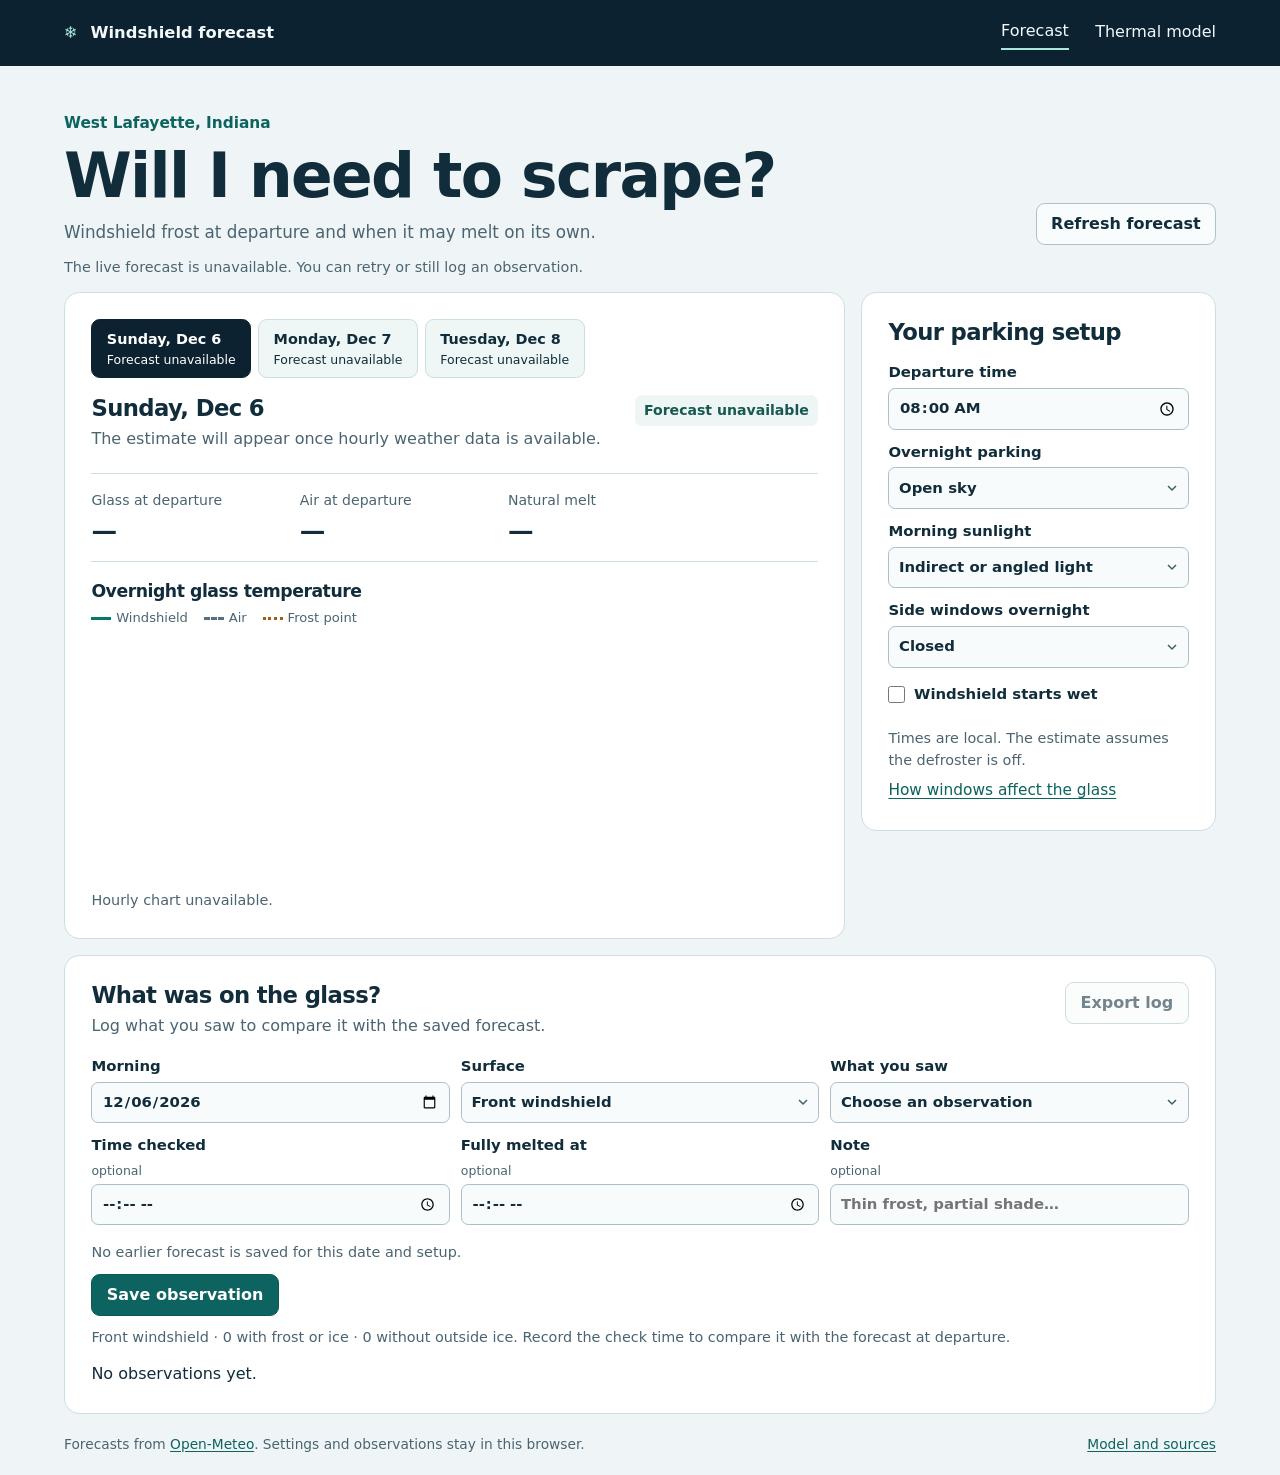
==== index.html @ 88d992c0 "Build West Lafayette windshield frost forecast" ====
<!doctype html>
<html lang="en">
<head>
  <meta charset="utf-8">
  <meta name="viewport" content="width=device-width, initial-scale=1">
  <meta name="description" content="A windshield frost and natural thaw forecast for West Lafayette, Indiana.">
  <meta name="theme-color" content="#0c2230">
  <title>Windshield forecast · West Lafayette</title>
  <link rel="stylesheet" href="./styles.css">
  <script type="module" src="./app.mjs"></script>
</head>
<body>
  <header class="site-header">
    <div class="shell header-inner">
      <a class="brand" href="./" aria-label="West Lafayette windshield forecast home"><span aria-hidden="true">❄</span> Windshield forecast</a>
      <nav aria-label="Main navigation">
        <a aria-current="page" href="./">Forecast</a>
        <a href="./model.html">Thermal model</a>
      </nav>
    </div>
  </header>
  <main class="shell">
    <section class="intro">
      <div><p class="location">West Lafayette, Indiana</p><h1>Will I need to scrape?</h1><p>Windshield frost at departure and when it may melt on its own.</p></div>
      <button class="secondary" id="refresh" type="button">Refresh forecast</button>
    </section>
    <p id="status" role="status" class="status">Loading local weather…</p>

    <div class="forecast-layout">
      <section class="panel results" aria-labelledby="forecast-date">
        <div id="days" class="days" aria-label="Forecast mornings"></div>
        <div class="result-header">
          <div><h2 id="forecast-date">Morning forecast</h2><p id="verdict-copy">Waiting for the hourly weather forecast.</p></div>
          <p id="risk" class="risk">—</p>
        </div>
        <dl class="metrics">
          <div><dt>Glass at departure</dt><dd id="glass">—</dd></div>
          <div><dt>Air at departure</dt><dd id="air">—</dd></div>
          <div><dt>Natural melt</dt><dd id="melt">—</dd></div>
        </dl>
        <p id="melt-note" class="muted"></p>
        <div class="chart">
          <h3>Overnight glass temperature</h3>
          <div class="legend" aria-hidden="true"><span class="glass-key">Windshield</span><span class="air-key">Air</span><span class="frost-key">Frost point</span></div>
          <canvas id="trace" width="720" height="255" role="img" aria-describedby="trace-summary">Hourly windshield, air, and frost-point temperatures.</canvas>
          <p id="trace-summary" class="muted"></p>
        </div>
      </section>

      <section class="panel settings" aria-labelledby="settings-title">
        <h2 id="settings-title">Your parking setup</h2>
        <form id="settings">
          <label>Departure time<input type="time" name="departure" value="08:00" required></label>
          <label>Overnight parking
            <select name="parking">
              <option value="open" selected>Open sky</option>
              <option value="sheltered">Beside buildings or trees</option>
              <option value="covered">Under a roof or carport</option>
            </select>
          </label>
          <label>Morning sunlight
            <select name="sun">
              <option value="shade">Mostly shade</option>
              <option value="moderate" selected>Indirect or angled light</option>
              <option value="full">Direct sun</option>
            </select>
          </label>
          <label>Side windows overnight
            <select name="windows">
              <option value="closed" selected>Closed</option>
              <option value="cracked">Cracked open</option>
              <option value="open">Open</option>
            </select>
          </label>
          <label class="check"><input type="checkbox" name="wet"> Windshield starts wet</label>
        </form>
        <p class="muted">Times are local. The estimate assumes the defroster is off.</p>
        <a href="./model.html#cabin">How windows affect the glass</a>
      </section>
    </div>

    <section class="panel observations" aria-labelledby="log-title">
      <div class="result-header"><div><h2 id="log-title">What was on the glass?</h2><p>Log what you saw to compare it with the saved forecast.</p></div><button id="export" class="secondary" type="button">Export log</button></div>
      <form id="observation">
        <div class="form-grid">
          <label>Morning<input type="date" name="date" required></label>
          <label>Surface
            <select name="surface"><option value="front">Front windshield</option><option value="rear">Rear windshield</option><option value="side">Side glass</option><option value="mirrors">Side mirrors</option></select>
          </label>
          <label>What you saw
            <select name="outcome" required><option value="">Choose an observation</option><option value="clear">Clear</option><option value="frost">Outside frost</option><option value="ice">Outside ice film</option><option value="inside-fog">Inside fog or frost</option></select>
          </label>
          <label>Time checked <small>optional</small><input type="time" name="observedTime"></label>
          <label>Fully melted at <small>optional</small><input type="time" name="meltTime"></label>
          <label>Note <small>optional</small><input type="text" name="note" maxlength="180" placeholder="Thin frost, partial shade…"></label>
        </div>
        <p class="muted" id="observation-prediction"></p>
        <button class="primary" type="submit">Save observation</button>
        <p id="log-status" class="status" role="status"></p>
      </form>
      <p id="score-summary" class="muted"></p>
      <div id="history" class="history"></div>
    </section>
  </main>
  <footer class="shell footer">
    <p>Forecasts from <a href="https://open-meteo.com/">Open-Meteo</a>. Settings and observations stay in this browser.</p>
    <a href="./model.html">Model and sources</a>
  </footer>
</body>
</html>
---- styles.css ----
:root {
  color-scheme: light;
  --ink: #112d3b;
  --muted: #4b6471;
  --canvas: #eff5f7;
  --surface: #fff;
  --edge: #ccdde3;
  --teal: #0c635f;
  --navy: #0c2230;
  --focus: #007c79;
  font-family: "Avenir Next", Avenir, system-ui, sans-serif;
  font-size: 16px;
}
*, *::before, *::after { box-sizing: border-box; }
body { margin: 0; background: var(--canvas); color: var(--ink); line-height: 1.55; }
a { color: var(--teal); text-underline-offset: .18em; }
a:hover { text-decoration-thickness: .14em; }
:focus-visible { outline: 3px solid var(--focus); outline-offset: 3px; }
h1, h2, h3, p, dl, dd { margin: 0; }
h1, h2, h3 { line-height: 1.16; letter-spacing: -.027em; }
h1 { font-size: clamp(2.4rem, 4.8vw, 4.25rem); font-weight: 710; }
h2 { font-size: 1.42rem; }
h3 { font-size: 1.08rem; }
button, input, select { font: inherit; }
button { min-height: 2.6rem; border-radius: .55rem; padding: .47rem .9rem; cursor: pointer; font-weight: 640; }
button:disabled { cursor: default; opacity: .58; }
.shell { width: min(72rem, calc(100% - 2rem)); margin: 0 auto; }
.site-header { background: var(--navy); color: #f2f9fa; }
.header-inner { min-height: 4.1rem; display: flex; gap: 1rem; align-items: center; justify-content: space-between; }
.brand { font-size: 1.02rem; font-weight: 700; text-decoration: none; white-space: nowrap; }
.brand span { margin-right: .45rem; color: #a9e6dc; }
.site-header a { color: inherit; }
nav { display: flex; align-items: center; gap: clamp(.7rem, 2.6vw, 1.65rem); }
nav a { padding: .25rem 0; color: #d8e6ed; text-decoration: none; white-space: nowrap; }
nav a[aria-current] { border-bottom: 2px solid #a9e6dc; }
.intro { display: flex; align-items: flex-end; justify-content: space-between; gap: .8rem 1.5rem; margin-top: 2.9rem; }
.intro h1 { margin: .26rem 0 .5rem; }
.intro p { color: var(--muted); font-size: 1.05rem; }
.intro .location { color: var(--teal); font-size: .96rem; font-weight: 680; }
.status { min-height: 1.5rem; color: var(--muted); font-size: .9rem; margin: .7rem 0; }
.status:empty { display: none; }
.forecast-layout { display: grid; grid-template-columns: minmax(0, 2.2fr) minmax(16rem, 1fr); gap: 1rem; margin: 0 0 1rem; align-items: start; }
.panel { background: var(--surface); border: 1px solid var(--edge); border-radius: .95rem; padding: clamp(1rem, 2.4vw, 1.65rem); min-width: 0; }
.days { display: flex; gap: .45rem; flex-wrap: wrap; padding-bottom: 1.05rem; }
.day-option { background: #eef6f6; color: var(--ink); border: 1px solid var(--edge); text-align: left; font-size: .9rem; display: grid; gap: .03rem; }
.day-option small { font-size: .78rem; font-weight: 500; }
.day-option:is(.active,[aria-pressed="true"]) { background: var(--navy); color: #fff; border-color: var(--navy); }
.result-header { display: flex; align-items: start; justify-content: space-between; gap: .65rem 1rem; }
.result-header p:not(.risk) { margin-top: .35rem; color: var(--muted); }
.risk { font-weight: 690; background: #edf5f5; color: #175950; padding: .3rem .55rem; border-radius: .45rem; text-align: center; font-size: .88rem; white-space: nowrap; }
.risk[data-risk="likely"], .risk.likely { background: #fff0e2; color: #75400e; }
.risk[data-risk="possible"], .risk.possible { background: #fff6dc; color: #624715; }
.metrics { display: grid; gap: .7rem 1rem; grid-template-columns: .9fr .9fr 1.45fr; margin: 1.3rem 0 .6rem; padding: 1rem 0; border-block: 1px solid var(--edge); }
.metrics dt { font-size: .88rem; color: var(--muted); }
.metrics dd { font-size: clamp(1.22rem,2vw,1.75rem); font-weight: 650; line-height: 1.2; margin-top: .2rem; }
.muted { color: var(--muted); font-size: .9rem; }
.chart { margin-top: 1.18rem; }
.legend { display: flex; flex-wrap: wrap; gap: .3rem 1rem; color: var(--muted); font-size: .82rem; margin: .4rem 0; }
.legend span::before { content: ""; display: inline-block; width: 1.25rem; border-top: 3px solid #08776c; margin-right: .3rem; vertical-align: middle; }
.legend .air-key::before { border-color: #55717e; border-top-style: dashed; }
.legend .frost-key::before { border-color: #a15f15; border-top-style: dotted; }
#trace { width: 100%; height: 255px; display: block; }
.settings form, .form-grid { display: grid; gap: .7rem; margin: 1rem 0; }
.settings a { display: inline-block; margin-top: .5rem; font-size: .96rem; }
.form-grid { grid-template-columns: repeat(3, minmax(0, 1fr)); }
label { display: grid; gap: .22rem; font-size: .93rem; font-weight: 650; min-width: 0; }
label small { color: var(--muted); font-size: .78rem; font-weight: 500; }
input:not([type="checkbox"]), select {
  width: 100%; min-width: 0; min-height: 2.6rem; border: 1px solid #aabfc8;
  border-radius: .45rem; background-color: #f8fbfc; color: var(--ink); padding: .45rem .6rem;
}
select { appearance: none; padding-right: 1.7rem; background-image: url("data:image/svg+xml,%3Csvg width='16' height='16' viewBox='0 0 16 16' xmlns='http://www.w3.org/2000/svg'%3E%3Cpath fill='none' stroke='%23435d6a' stroke-width='1.5' d='m4 6 4 4 4-4'/%3E%3C/svg%3E"); background-position: right .45rem center; background-repeat: no-repeat; }
.check { display: flex; align-items: center; gap: .55rem; min-height: 2rem; }
input[type="checkbox"] { accent-color: #0c635f; width: 1.05rem; height: 1.05rem; margin: 0; }
.primary { border: 1px solid #0a5954; color: white; background: var(--teal); }
.primary:hover { background: #0b504e; }
.secondary { border: 1px solid #aac3cb; color: var(--ink); background: #f9fcfd; white-space: nowrap; }
.secondary:hover { background: #e7f2f3; }
#observation-prediction:not(:empty) { margin: 0 0 .65rem; }
.history { display: grid; margin-top: .8rem; }
.history-item { padding: .65rem 0; border-top: 1px solid var(--edge); }
.history-item strong { display: block; }
#score-summary:not(:empty) { margin-top: .65rem; }
.footer { display: flex; justify-content: space-between; gap: .5rem 1rem; flex-wrap: wrap; margin-block: 1.25rem; color: var(--muted); font-size: .86rem; }
.article { max-width: 61rem; }
.article .intro { margin-bottom: 1.4rem; }
.article section { margin: 0 0 .9rem; }
.article h2 { margin-bottom: .55rem; }
.article p + p { margin-top: .65rem; }
.equation { color: #164941; background: #eef7f5; padding: .8rem; margin: .65rem 0; overflow-wrap: anywhere; }
.article li + li { margin-top: .45rem; }
.source-list { margin-bottom: 0; }
@media (max-width: 760px) {
  .forecast-layout { grid-template-columns: 1fr; }
  .form-grid { grid-template-columns: repeat(2, minmax(0, 1fr)); }
  .intro { align-items: flex-start; flex-direction: column; margin-top: 1.6rem; }
}
@media (max-width: 450px) {
  .shell { width: calc(100% - 1.1rem); }
  .header-inner { gap: .45rem; flex-wrap: wrap; padding: .35rem 0; }
  nav { gap: .55rem; font-size: .84rem; }
  .brand { font-size: .92rem; }
  .metrics { grid-template-columns: repeat(2, minmax(0,1fr)); }
  #export { white-space: normal; }
  #trace { height: 207px; }
}
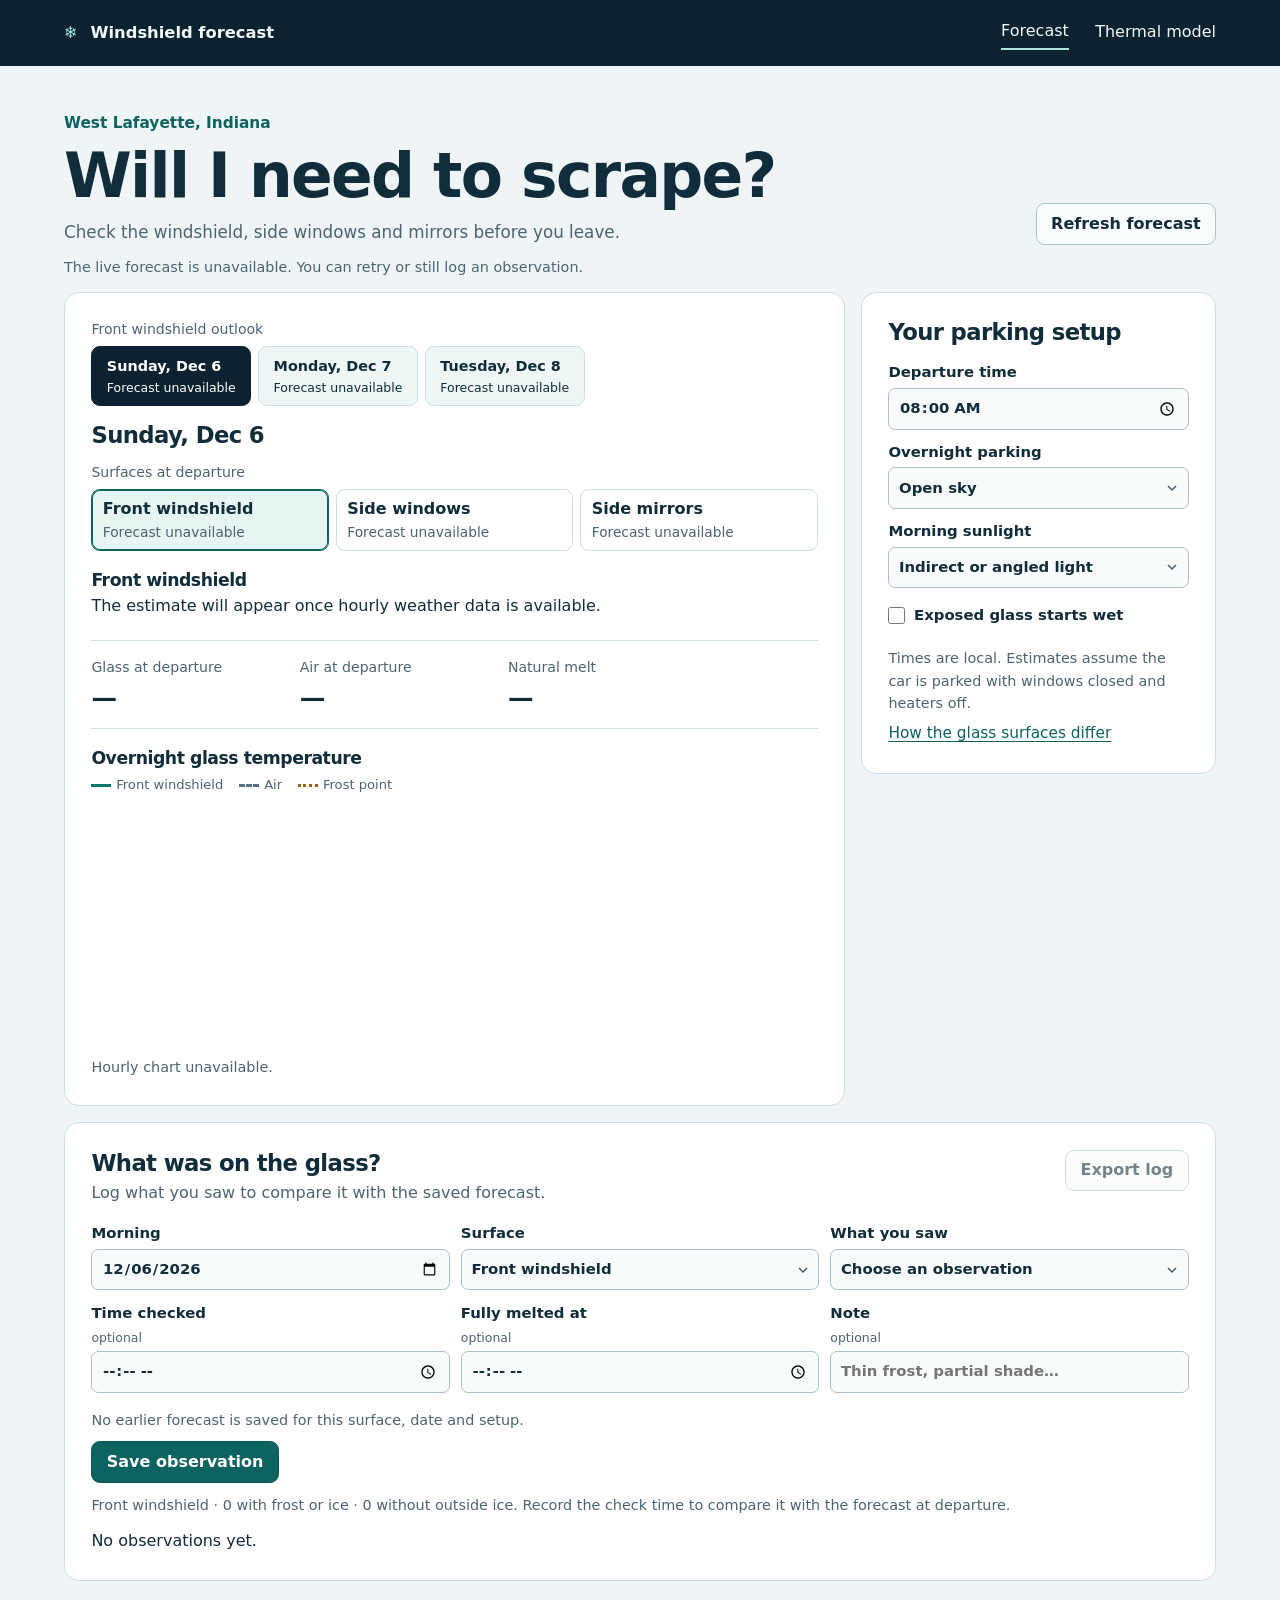
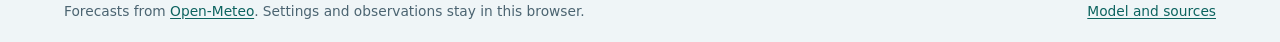
==== commit 83318fab: "Forecast side-window and mirror frost with separate thermal profiles" ====
--- a/index.html
+++ b/index.html
@@ -3,7 +3,7 @@
 <head>
   <meta charset="utf-8">
   <meta name="viewport" content="width=device-width, initial-scale=1">
-  <meta name="description" content="A windshield frost and natural thaw forecast for West Lafayette, Indiana.">
+  <meta name="description" content="Frost and natural thaw forecasts for windshields, side windows and side mirrors in West Lafayette, Indiana.">
   <meta name="theme-color" content="#0c2230">
   <title>Windshield forecast · West Lafayette</title>
   <link rel="stylesheet" href="./styles.css">
@@ -21,17 +21,28 @@
   </header>
   <main class="shell">
     <section class="intro">
-      <div><p class="location">West Lafayette, Indiana</p><h1>Will I need to scrape?</h1><p>Windshield frost at departure and when it may melt on its own.</p></div>
+      <div><p class="location">West Lafayette, Indiana</p><h1>Will I need to scrape?</h1><p>Check the windshield, side windows and mirrors before you leave.</p></div>
       <button class="secondary" id="refresh" type="button">Refresh forecast</button>
     </section>
     <p id="status" role="status" class="status">Loading local weather…</p>
 
     <div class="forecast-layout">
       <section class="panel results" aria-labelledby="forecast-date">
-        <div id="days" class="days" aria-label="Forecast mornings"></div>
-        <div class="result-header">
-          <div><h2 id="forecast-date">Morning forecast</h2><p id="verdict-copy">Waiting for the hourly weather forecast.</p></div>
-          <p id="risk" class="risk">—</p>
+        <p id="days-title" class="outlook-caption">Front windshield outlook</p>
+        <div id="days" class="days" role="group" aria-labelledby="days-title"></div>
+        <h2 id="forecast-date">Morning forecast</h2>
+        <fieldset class="surface-picker">
+          <legend>Surfaces at departure</legend>
+          <div class="surface-options">
+            <button type="button" data-surface="front" aria-pressed="true"><span>Front windshield</span><small>Loading</small></button>
+            <button type="button" data-surface="side" aria-pressed="false"><span>Side windows</span><small>Loading</small></button>
+            <button type="button" data-surface="mirror" aria-pressed="false"><span>Side mirrors</span><small>Loading</small></button>
+          </div>
+        </fieldset>
+        <div class="surface-detail">
+          <h3 id="surface-title">Front windshield</h3>
+          <p id="verdict-copy">Waiting for the hourly weather forecast.</p>
+          <p id="surface-note" class="muted"></p>
         </div>
         <dl class="metrics">
           <div><dt>Glass at departure</dt><dd id="glass">—</dd></div>
@@ -41,8 +52,8 @@
         <p id="melt-note" class="muted"></p>
         <div class="chart">
           <h3>Overnight glass temperature</h3>
-          <div class="legend" aria-hidden="true"><span class="glass-key">Windshield</span><span class="air-key">Air</span><span class="frost-key">Frost point</span></div>
-          <canvas id="trace" width="720" height="255" role="img" aria-describedby="trace-summary">Hourly windshield, air, and frost-point temperatures.</canvas>
+          <div class="legend" aria-hidden="true"><span class="glass-key" id="chart-glass">Windshield</span><span class="air-key">Air</span><span class="frost-key">Frost point</span></div>
+          <canvas id="trace" width="720" height="255" role="img" aria-label="Glass temperature forecast" aria-describedby="trace-summary">Glass, air and frost-point temperatures.</canvas>
           <p id="trace-summary" class="muted"></p>
         </div>
       </section>
@@ -65,17 +76,10 @@
               <option value="full">Direct sun</option>
             </select>
           </label>
-          <label>Side windows overnight
-            <select name="windows">
-              <option value="closed" selected>Closed</option>
-              <option value="cracked">Cracked open</option>
-              <option value="open">Open</option>
-            </select>
-          </label>
-          <label class="check"><input type="checkbox" name="wet"> Windshield starts wet</label>
+          <label class="check"><input type="checkbox" name="wet"> Exposed glass starts wet</label>
         </form>
-        <p class="muted">Times are local. The estimate assumes the defroster is off.</p>
-        <a href="./model.html#cabin">How windows affect the glass</a>
+        <p class="muted">Times are local. Estimates assume the car is parked with windows closed and heaters off.</p>
+        <a href="./model.html#surfaces">How the glass surfaces differ</a>
       </section>
     </div>
 
@@ -85,7 +89,7 @@
         <div class="form-grid">
           <label>Morning<input type="date" name="date" required></label>
           <label>Surface
-            <select name="surface"><option value="front">Front windshield</option><option value="rear">Rear windshield</option><option value="side">Side glass</option><option value="mirrors">Side mirrors</option></select>
+            <select name="surface"><option value="front">Front windshield</option><option value="side">Side windows</option><option value="mirrors">Side mirrors</option><option value="rear">Rear windshield (observation only)</option></select>
           </label>
           <label>What you saw
             <select name="outcome" required><option value="">Choose an observation</option><option value="clear">Clear</option><option value="frost">Outside frost</option><option value="ice">Outside ice film</option><option value="inside-fog">Inside fog or frost</option></select>
--- a/styles.css
+++ b/styles.css
@@ -42,14 +42,22 @@
 .forecast-layout { display: grid; grid-template-columns: minmax(0, 2.2fr) minmax(16rem, 1fr); gap: 1rem; margin: 0 0 1rem; align-items: start; }
 .panel { background: var(--surface); border: 1px solid var(--edge); border-radius: .95rem; padding: clamp(1rem, 2.4vw, 1.65rem); min-width: 0; }
 .days { display: flex; gap: .45rem; flex-wrap: wrap; padding-bottom: 1.05rem; }
+.outlook-caption { font-size: .88rem; color: var(--muted); margin-bottom: .35rem; }
 .day-option { background: #eef6f6; color: var(--ink); border: 1px solid var(--edge); text-align: left; font-size: .9rem; display: grid; gap: .03rem; }
 .day-option small { font-size: .78rem; font-weight: 500; }
 .day-option:is(.active,[aria-pressed="true"]) { background: var(--navy); color: #fff; border-color: var(--navy); }
 .result-header { display: flex; align-items: start; justify-content: space-between; gap: .65rem 1rem; }
 .result-header p:not(.risk) { margin-top: .35rem; color: var(--muted); }
-.risk { font-weight: 690; background: #edf5f5; color: #175950; padding: .3rem .55rem; border-radius: .45rem; text-align: center; font-size: .88rem; white-space: nowrap; }
-.risk[data-risk="likely"], .risk.likely { background: #fff0e2; color: #75400e; }
-.risk[data-risk="possible"], .risk.possible { background: #fff6dc; color: #624715; }
+.surface-picker { border: 0; margin: .8rem 0 1.15rem; padding: 0; min-width: 0; }
+.surface-picker legend { color: var(--muted); font-size: .88rem; padding: 0; margin-bottom: .35rem; }
+.surface-options { display: grid; grid-template-columns: repeat(3,minmax(0,1fr)); gap: .45rem; }
+.surface-options button { display: grid; align-content: start; gap: .25rem; border: 1px solid var(--edge); background: var(--surface); color: var(--ink); text-align: left; padding: .55rem .65rem; line-height: 1.3; }
+.surface-options button:hover { background: #f1f8f8; }
+.surface-options button[aria-pressed="true"] { background: #e7f5f2; box-shadow: inset 0 0 0 1px var(--teal); border-color: var(--teal); }
+.surface-options small { color: var(--muted); font-size: .86rem; font-weight: 540; }
+.surface-options [data-risk="likely"] { color: #813d0c; }
+.surface-options [data-risk="possible"] { color: #705110; }
+.surface-detail p { margin-top: .28rem; }
 .metrics { display: grid; gap: .7rem 1rem; grid-template-columns: .9fr .9fr 1.45fr; margin: 1.3rem 0 .6rem; padding: 1rem 0; border-block: 1px solid var(--edge); }
 .metrics dt { font-size: .88rem; color: var(--muted); }
 .metrics dd { font-size: clamp(1.22rem,2vw,1.75rem); font-weight: 650; line-height: 1.2; margin-top: .2rem; }
@@ -101,6 +109,8 @@
   nav { gap: .55rem; font-size: .84rem; }
   .brand { font-size: .92rem; }
   .metrics { grid-template-columns: repeat(2, minmax(0,1fr)); }
+  .surface-options { gap: .28rem; }
+  .surface-options button { font-size: .88rem; padding: .5rem .35rem; }
   #export { white-space: normal; }
   #trace { height: 207px; }
 }
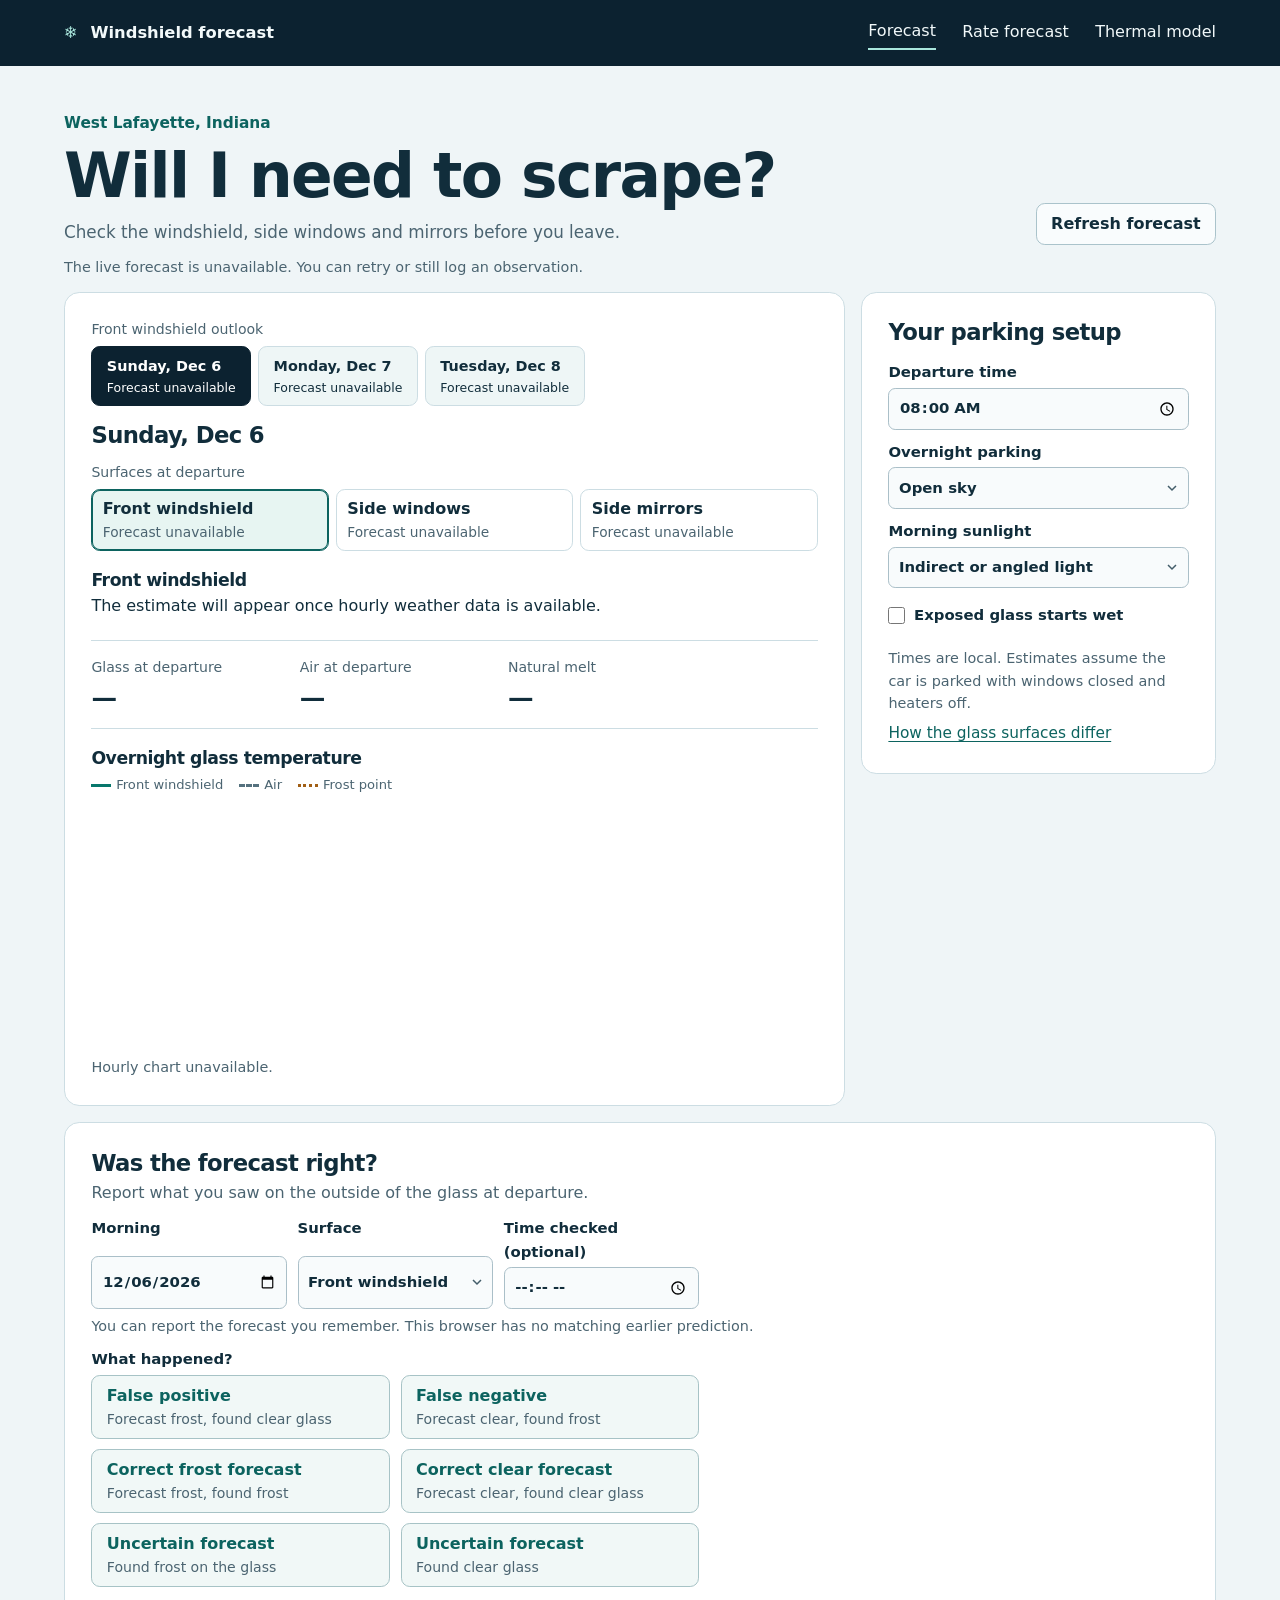
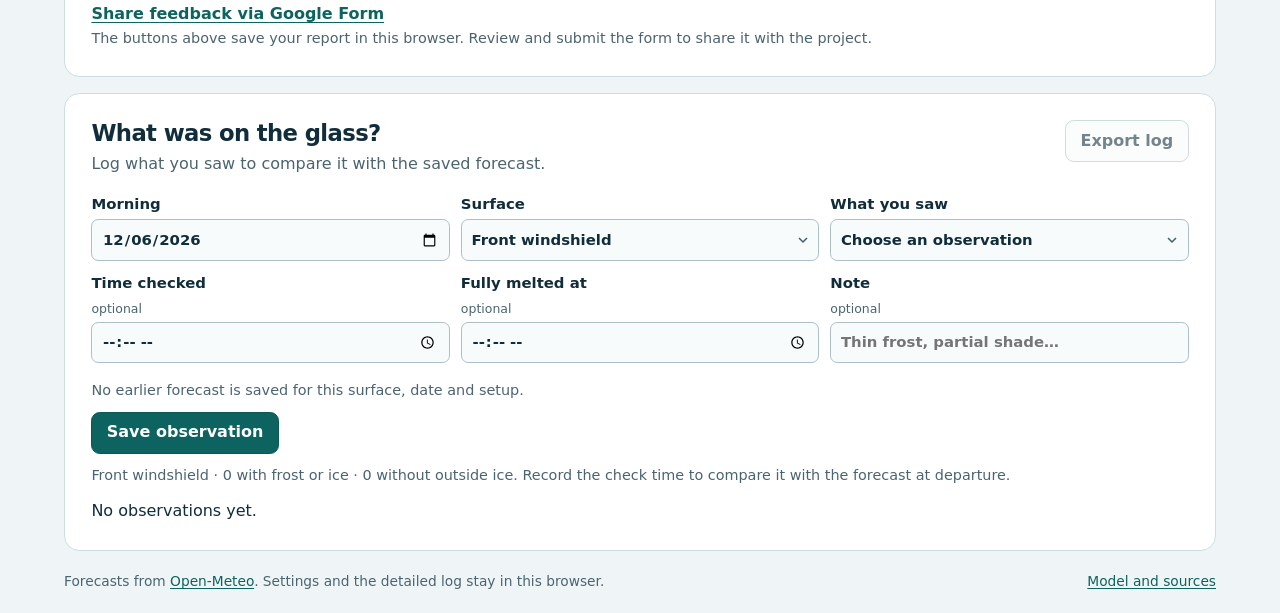
==== commit 6a16f45a: "Collect dated frost feedback and evaluate original forecasts" ====
--- a/index.html
+++ b/index.html
@@ -6,8 +6,8 @@
   <meta name="description" content="Frost and natural thaw forecasts for windshields, side windows and side mirrors in West Lafayette, Indiana.">
   <meta name="theme-color" content="#0c2230">
   <title>Windshield forecast · West Lafayette</title>
-  <link rel="stylesheet" href="./styles.css">
-  <script type="module" src="./app.mjs"></script>
+  <link rel="stylesheet" href="./styles.css?v=20261124-1">
+  <script type="module" src="./app.mjs?v=20261124-1"></script>
 </head>
 <body>
   <header class="site-header">
@@ -15,6 +15,7 @@
       <a class="brand" href="./" aria-label="West Lafayette windshield forecast home"><span aria-hidden="true">❄</span> Windshield forecast</a>
       <nav aria-label="Main navigation">
         <a aria-current="page" href="./">Forecast</a>
+        <a href="#feedback">Rate forecast</a>
         <a href="./model.html">Thermal model</a>
       </nav>
     </div>
@@ -83,6 +84,36 @@
       </section>
     </div>
 
+    <section id="feedback" class="panel feedback" aria-labelledby="feedback-title">
+      <h2 id="feedback-title">Was the forecast right?</h2>
+      <p>Report what you saw on the outside of the glass at departure.</p>
+      <form id="feedback-form">
+        <div class="feedback-fields">
+          <label>Morning<input type="date" name="date" required></label>
+          <label>Surface<select name="surface"><option value="front">Front windshield</option><option value="side">Side windows</option><option value="mirror">Side mirrors</option></select></label>
+          <label>Time checked (optional)<input type="time" name="observedTime"></label>
+        </div>
+        <p id="feedback-prediction" class="muted"></p>
+        <fieldset class="feedback-choices">
+          <legend>What happened?</legend>
+          <div>
+            <button type="submit" name="direction" value="false-positive"><strong>False positive</strong><span>Forecast frost, found clear glass</span></button>
+            <button type="submit" name="direction" value="false-negative"><strong>False negative</strong><span>Forecast clear, found frost</span></button>
+            <button type="submit" name="direction" value="true-positive"><strong>Correct frost forecast</strong><span>Forecast frost, found frost</span></button>
+            <button type="submit" name="direction" value="true-negative"><strong>Correct clear forecast</strong><span>Forecast clear, found clear glass</span></button>
+            <button type="submit" name="direction" value="uncertain-frost"><strong>Uncertain forecast</strong><span>Found frost on the glass</span></button>
+            <button type="submit" name="direction" value="uncertain-clear"><strong>Uncertain forecast</strong><span>Found clear glass</span></button>
+          </div>
+        </fieldset>
+        <p id="feedback-status" role="status" class="status"></p>
+      </form>
+      <div id="feedback-share"><a id="feedback-share-link" href="https://docs.google.com/forms/d/e/1FAIpQLSdFvIkZhCKUVrcJW-McYvqTa_dDBEvq2vWTArxF3j6Q-E4p8A/viewform" target="_blank" rel="noopener noreferrer">Share feedback via Google Form</a><p class="muted">The buttons above save your report in this browser. Review and submit the form to share it with the project.</p></div>
+      <details id="feedback-saved" hidden>
+        <summary id="feedback-count">Your feedback</summary>
+        <ul id="feedback-history"></ul>
+      </details>
+    </section>
+
     <section class="panel observations" aria-labelledby="log-title">
       <div class="result-header"><div><h2 id="log-title">What was on the glass?</h2><p>Log what you saw to compare it with the saved forecast.</p></div><button id="export" class="secondary" type="button">Export log</button></div>
       <form id="observation">
@@ -107,7 +138,7 @@
     </section>
   </main>
   <footer class="shell footer">
-    <p>Forecasts from <a href="https://open-meteo.com/">Open-Meteo</a>. Settings and observations stay in this browser.</p>
+    <p>Forecasts from <a href="https://open-meteo.com/">Open-Meteo</a>. Settings and the detailed log stay in this browser.</p>
     <a href="./model.html">Model and sources</a>
   </footer>
 </body>
--- a/styles.css
+++ b/styles.css
@@ -85,6 +85,23 @@
 .secondary { border: 1px solid #aac3cb; color: var(--ink); background: #f9fcfd; white-space: nowrap; }
 .secondary:hover { background: #e7f2f3; }
 #observation-prediction:not(:empty) { margin: 0 0 .65rem; }
+.feedback { margin-bottom: 1rem; scroll-margin-top: 1rem; }
+.feedback h2 + p { margin: .35rem 0 .7rem; color: var(--muted); }
+.feedback-fields, .feedback-choices > div { display: grid; grid-template-columns: repeat(2,minmax(0,1fr)); gap: .65rem; max-width: 38rem; }
+.feedback-fields { grid-template-columns: repeat(auto-fit,minmax(min(100%,9rem),1fr)); }
+.feedback #feedback-prediction { margin: .4rem 0 .65rem; }
+.feedback-choices { border: 0; padding: 0; margin: 0; min-width: 0; }
+.feedback-choices legend { font-weight: 640; font-size: .93rem; padding: 0; margin-bottom: .28rem; }
+.feedback-choices button { text-align: left; color: var(--teal); border: 1px solid #a7c3c6; background: #f1f8f7; }
+.feedback-choices button:hover { background: #e4f3ee; border-color: var(--teal); }
+.feedback-choices span { display: block; color: var(--muted); font-size: .88rem; font-weight: 450; }
+.feedback details { margin-top: .85rem; }
+.feedback summary { cursor: pointer; color: var(--teal); font-weight: 625; }
+.feedback ul { padding-left: 1.25rem; margin: .5rem 0; }
+.feedback li + li { margin-top: .35rem; }
+#feedback-share { margin-top: .95rem; }
+#feedback-share-link { font-weight: 650; }
+.feedback li a { margin-left: .35rem; }
 .history { display: grid; margin-top: .8rem; }
 .history-item { padding: .65rem 0; border-top: 1px solid var(--edge); }
 .history-item strong { display: block; }
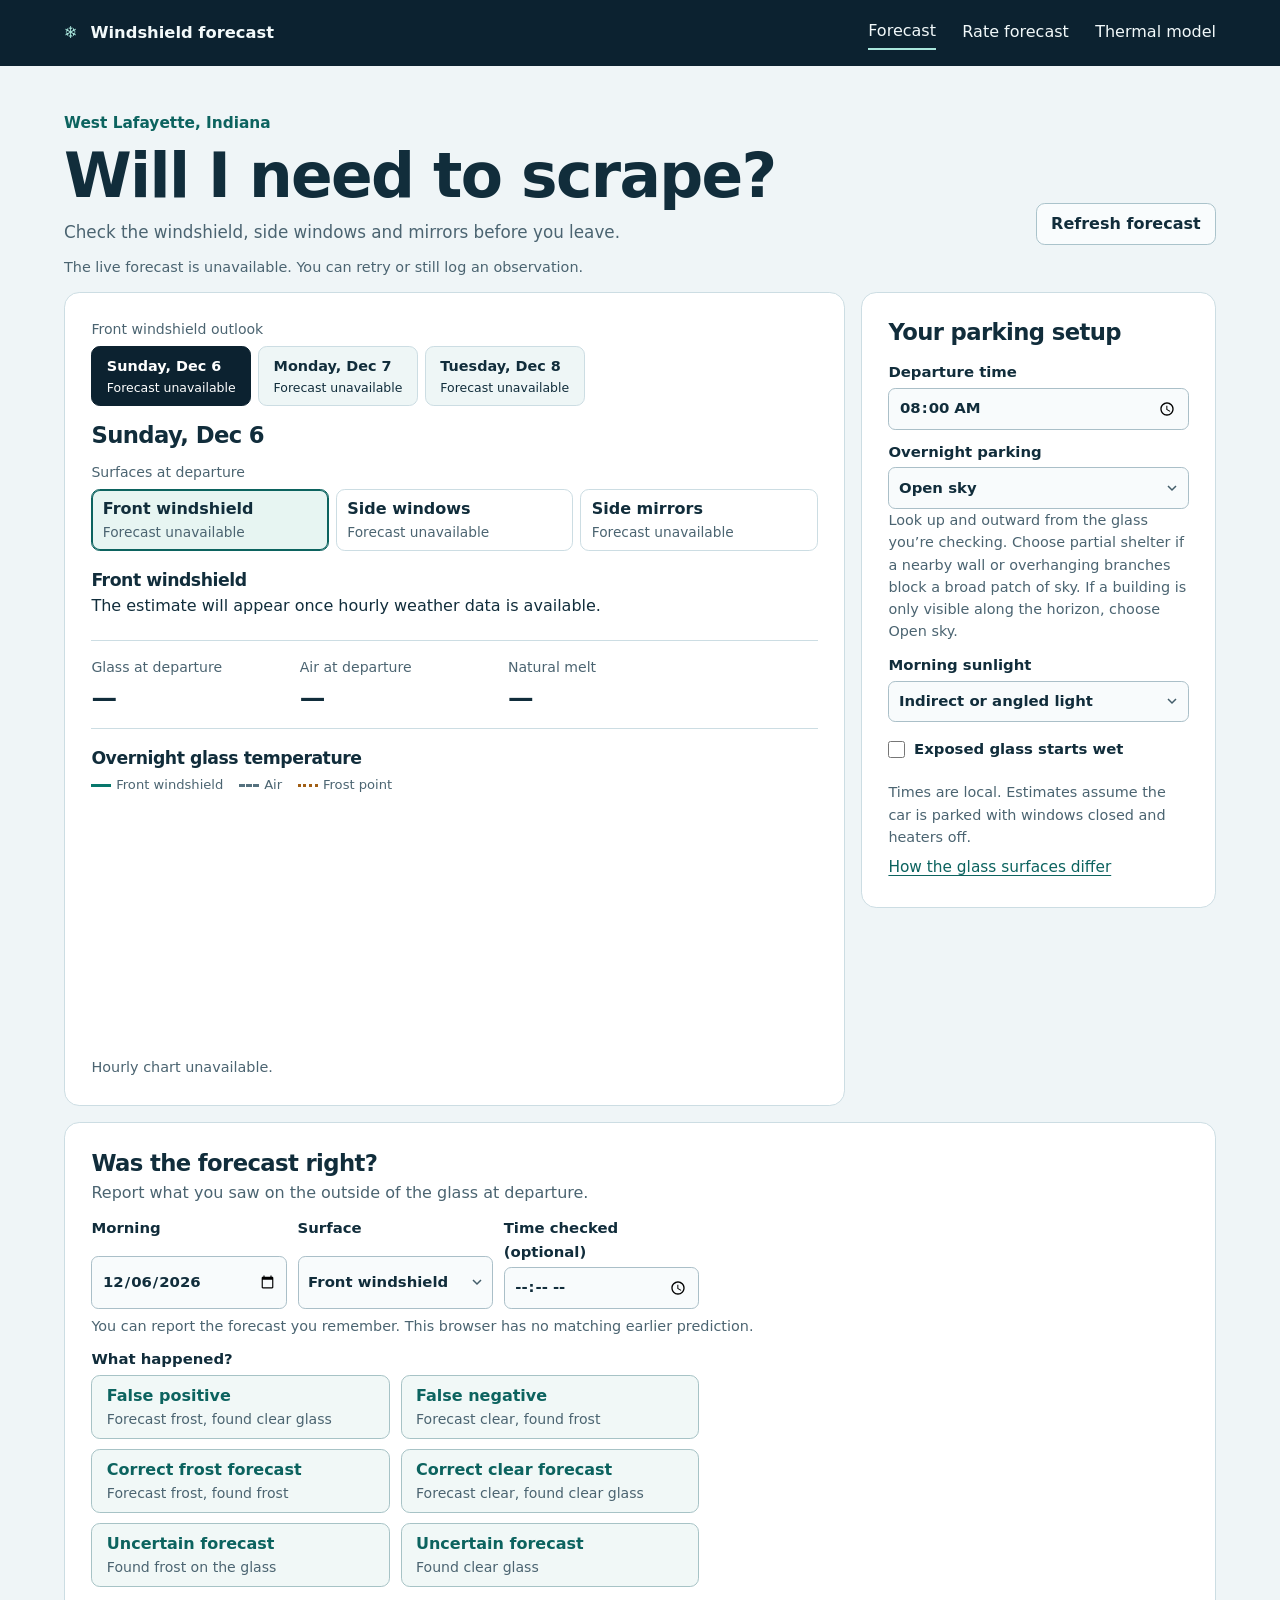
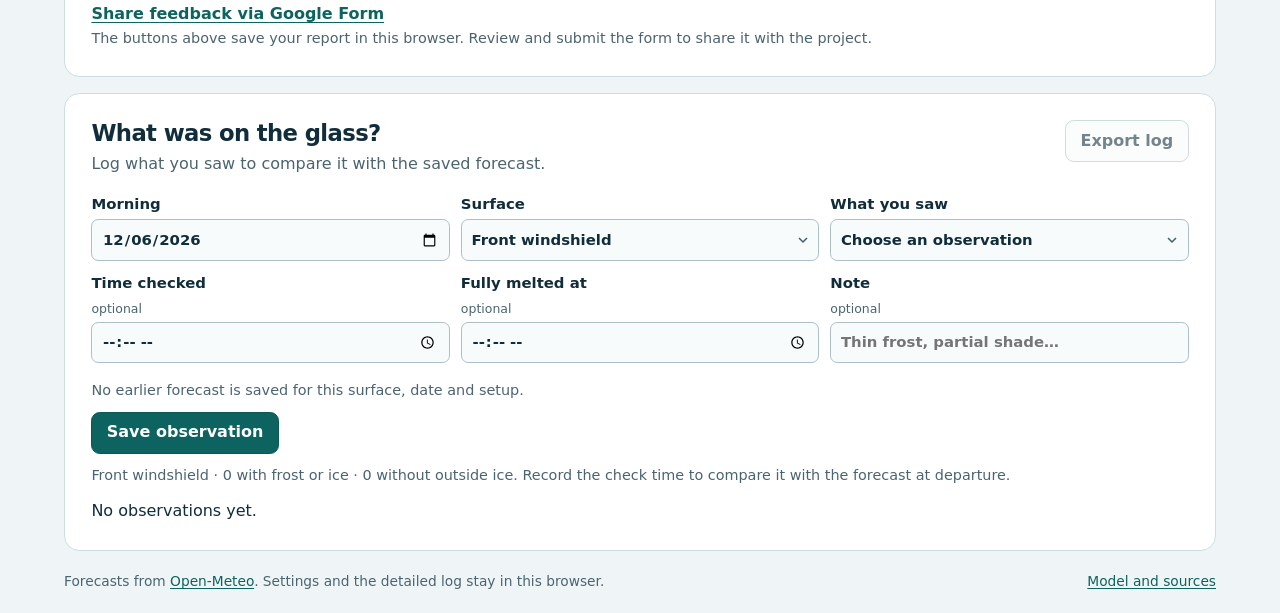
==== commit 282db51d: "Clarify how to recognize partial overnight shelter" ====
--- a/index.html
+++ b/index.html
@@ -63,13 +63,16 @@
         <h2 id="settings-title">Your parking setup</h2>
         <form id="settings">
           <label>Departure time<input type="time" name="departure" value="08:00" required></label>
-          <label>Overnight parking
-            <select name="parking">
-              <option value="open" selected>Open sky</option>
-              <option value="sheltered">Beside buildings or trees</option>
-              <option value="covered">Under a roof or carport</option>
-            </select>
-          </label>
+          <div>
+            <label>Overnight parking
+              <select name="parking" aria-describedby="parking-help">
+                <option value="open" selected>Open sky</option>
+                <option value="sheltered">Partly sheltered by a wall or trees</option>
+                <option value="covered">Under a roof or carport</option>
+              </select>
+            </label>
+            <p id="parking-help" class="muted">Look up and outward from the glass you’re checking. Choose partial shelter if a nearby wall or overhanging branches block a broad patch of sky. If a building is only visible along the horizon, choose Open sky.</p>
+          </div>
           <label>Morning sunlight
             <select name="sun">
               <option value="shade">Mostly shade</option>
